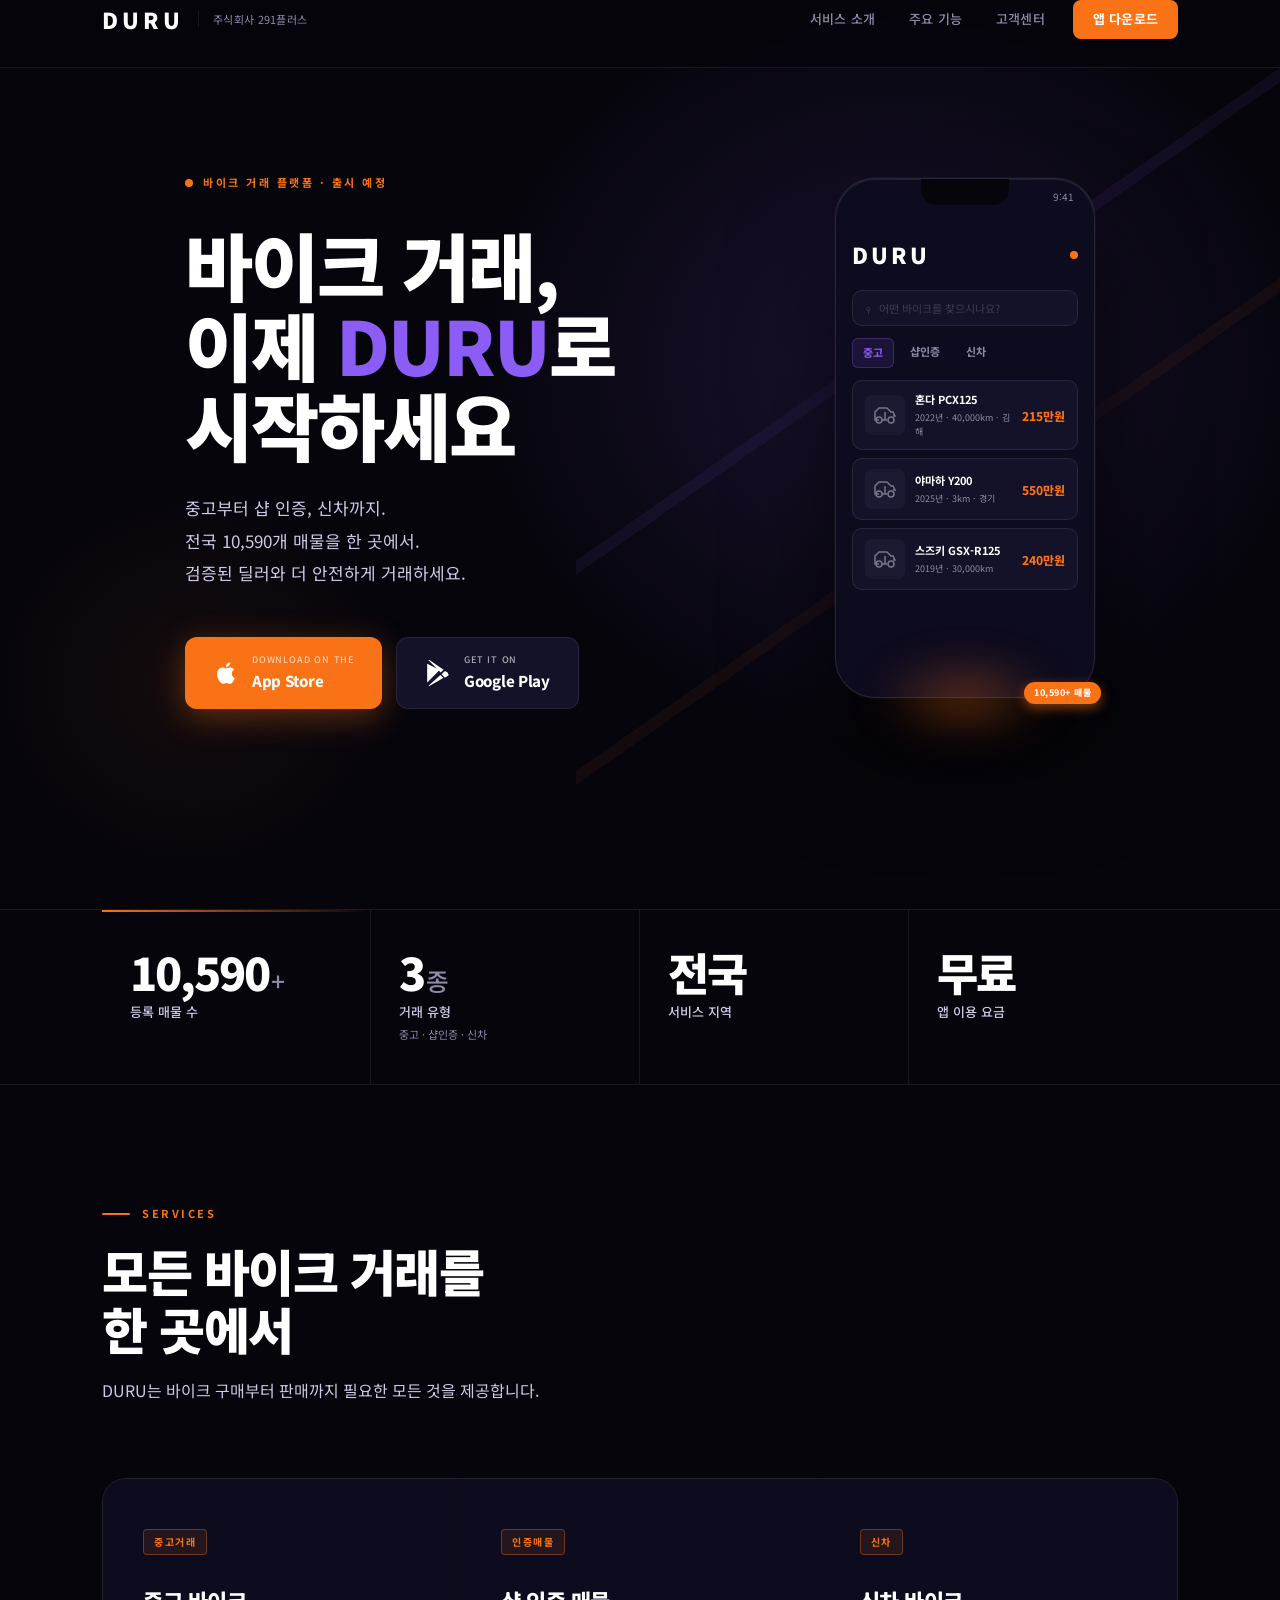
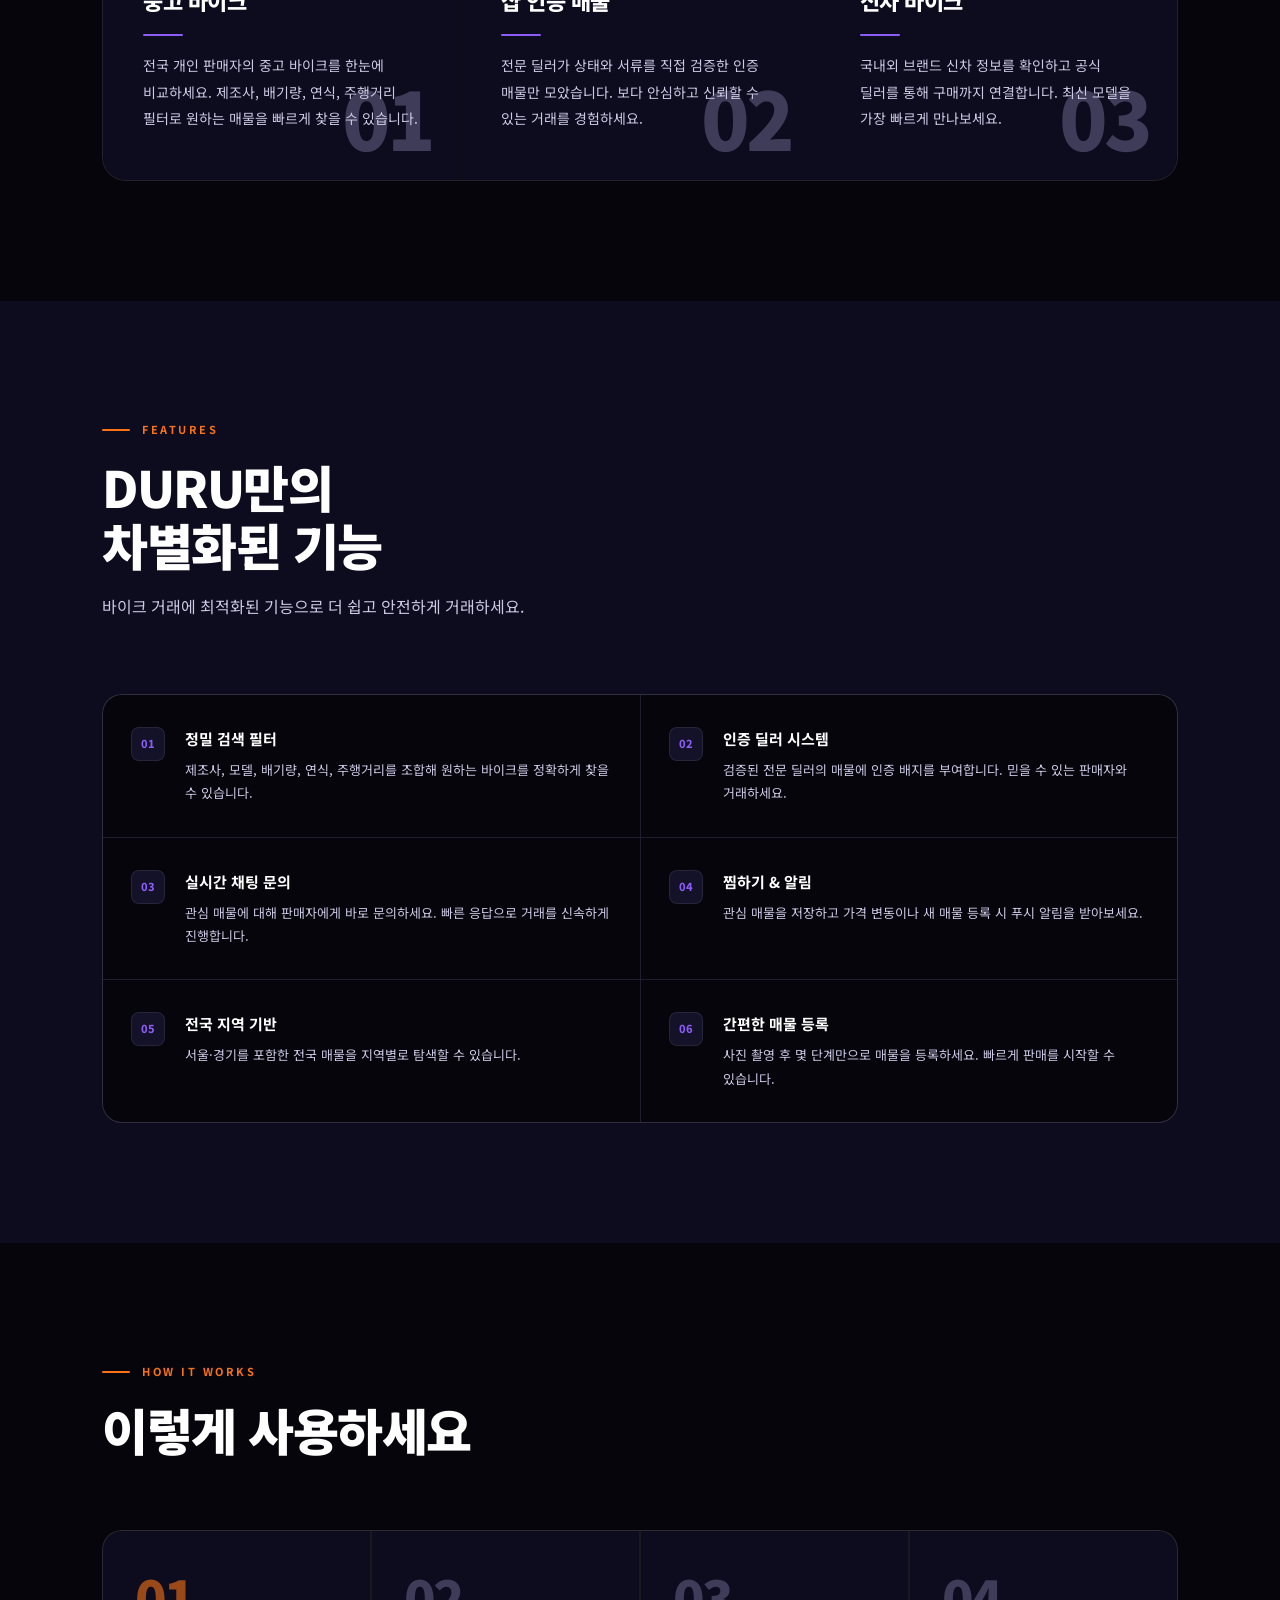
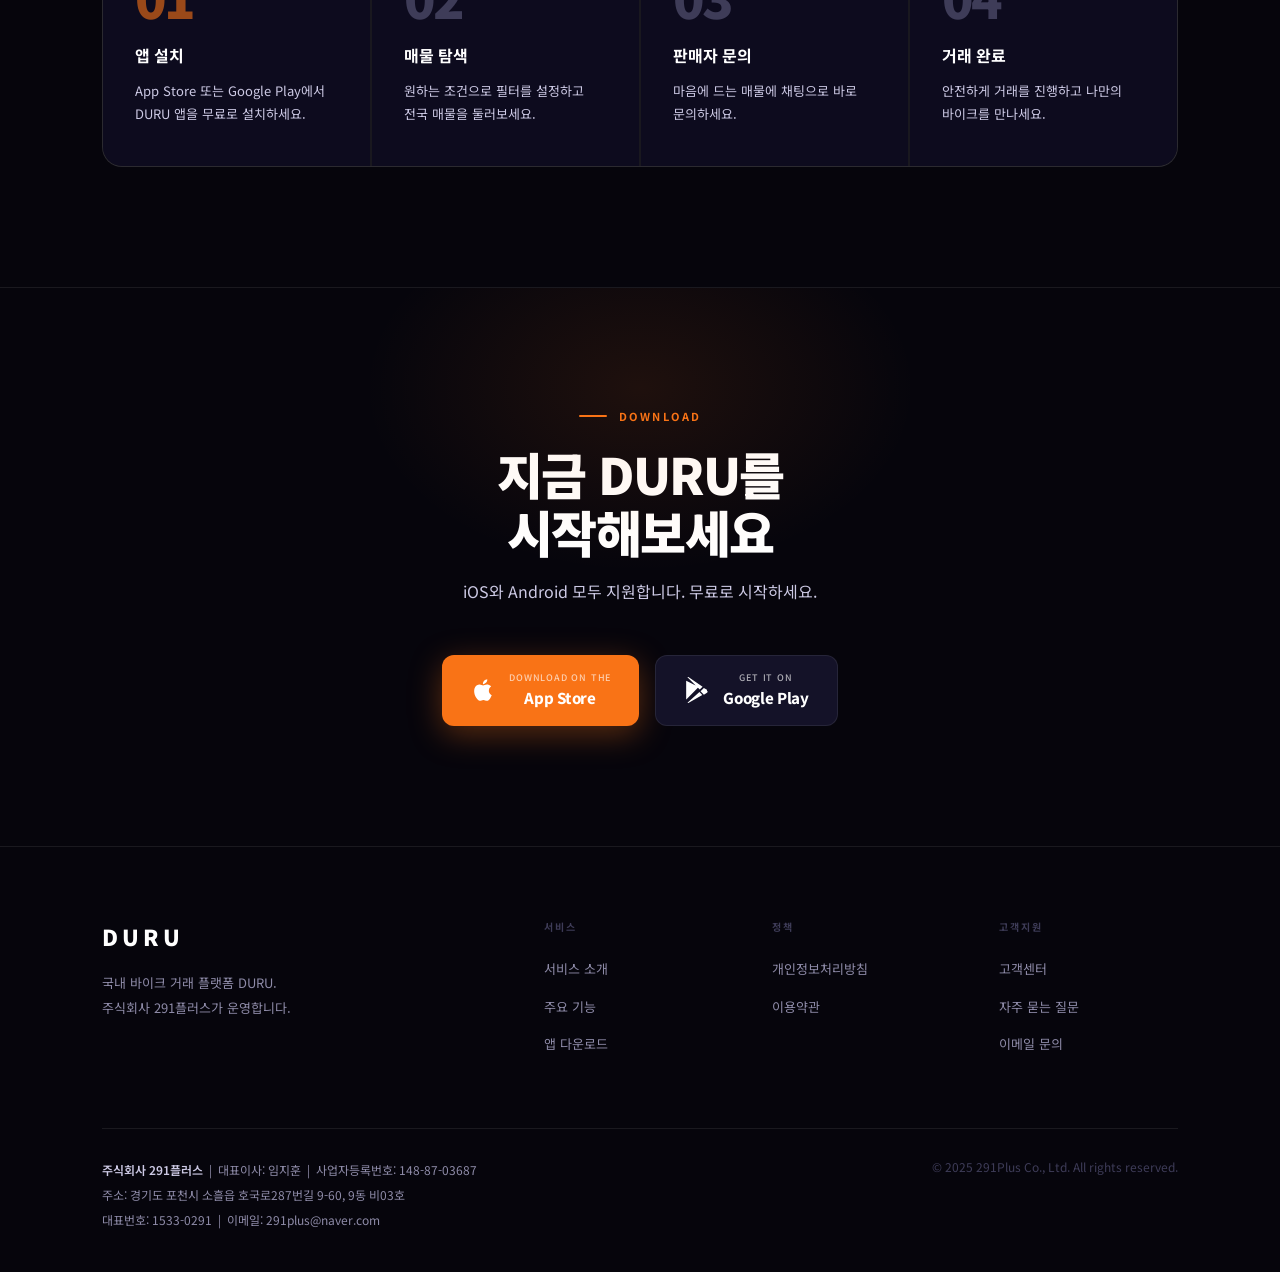
==== index.html @ 29ac557c "Initial commit: DURU 홈페이지 (주식회사 291플러스) - 메인 페이지 (index.html): 히어로, 서비스 소개, 기능, 다운로드 CTA - 개인정보처리방침 " ====
<!DOCTYPE html>
<html lang="ko">
<head>
  <meta charset="UTF-8" />
  <meta name="viewport" content="width=device-width, initial-scale=1.0" />
  <title>DURU — 바이크 거래의 새 기준 | 주식회사 291플러스</title>
  <meta name="description" content="DURU는 중고 바이크, 샵 인증 매물, 신차까지 한 곳에서 거래하는 바이크 전문 플랫폼입니다." />
  <link rel="stylesheet" href="css/style.css" />
  <link rel="preconnect" href="https://fonts.googleapis.com">
  <link href="https://fonts.googleapis.com/css2?family=Noto+Sans+KR:wght@400;500;700;900&display=swap" rel="stylesheet">
</head>
<body>

<!-- ===== HEADER ===== -->
<header>
  <div class="container">
    <div class="header-inner">
      <a href="index.html" class="logo">
        <span class="logo-mark">DURU</span>
        <span class="logo-sep"></span>
        <span class="logo-company">주식회사 291플러스</span>
      </a>
      <nav id="nav">
        <a href="#services">서비스 소개</a>
        <a href="#features">주요 기능</a>
        <a href="support.html">고객센터</a>
        <a href="#download" class="btn-header">앱 다운로드</a>
      </nav>
      <div class="hamburger" onclick="toggleMenu()">
        <span></span><span></span><span></span>
      </div>
    </div>
  </div>
</header>

<!-- ===== HERO ===== -->
<section class="hero">
  <div class="hero-bg"></div>
  <div class="container">
    <div class="hero-inner">

      <div>
        <div class="hero-kicker">
          <div class="kicker-dot"></div>
          <span class="kicker-text">바이크 거래 플랫폼 · 출시 예정</span>
        </div>
        <h1>
          바이크 거래,<br />
          이제 <span class="accent">DURU</span>로<br />
          시작하세요
        </h1>
        <p class="hero-desc">
          중고부터 샵 인증, 신차까지.<br />
          전국 10,590개 매물을 한 곳에서.<br />
          검증된 딜러와 더 안전하게 거래하세요.
        </p>
        <div class="hero-btns" id="download">
          <a href="#" class="btn-dl main">
            <svg class="dl-icon" viewBox="0 0 24 24" fill="currentColor">
              <path d="M18.71 19.5c-.83 1.24-1.71 2.45-3.05 2.47-1.34.03-1.77-.79-3.29-.79-1.53 0-2 .77-3.27.82-1.31.05-2.3-1.32-3.14-2.53C4.25 17 2.94 12.45 4.7 9.39c.87-1.52 2.43-2.48 4.12-2.51 1.28-.02 2.5.87 3.29.87.78 0 2.26-1.07 3.8-.91.65.03 2.47.26 3.64 1.98-.09.06-2.17 1.28-2.15 3.81.03 3.02 2.65 4.03 2.68 4.04-.03.07-.42 1.44-1.38 2.83M13 3.5c.73-.83 1.94-1.46 2.94-1.5.13 1.17-.34 2.35-1.04 3.19-.69.85-1.83 1.51-2.95 1.42-.15-1.15.41-2.35 1.05-3.11z"/>
            </svg>
            <span class="dl-label">
              <span>Download on the</span>
              <strong>App Store</strong>
            </span>
          </a>
          <a href="#" class="btn-dl sub">
            <svg class="dl-icon" viewBox="0 0 24 24" fill="currentColor">
              <path d="M3.18 23.76c.37.19.8.2 1.22-.05l12.5-7.13-2.67-2.7-11.05 9.88zm-1.09-20.4C2.03 3.6 2 3.88 2 4.19v15.62c0 .31.03.6.09.87l11.4-11.41L2.09 3.36zm19.1 8.37l-2.84-1.62-3.09 3.09 3.09 3.09 2.87-1.64c.82-.47.82-1.45-.03-1.92zM4.4.29C4 .04 3.55.05 3.18.24L14.5 11.56l2.67-2.67L4.4.29z"/>
            </svg>
            <span class="dl-label">
              <span>GET IT ON</span>
              <strong>Google Play</strong>
            </span>
          </a>
        </div>
      </div>

      <div class="hero-visual">
        <div class="phone-wrap">
          <div class="phone-frame">
            <div class="phone-notch"></div>
            <div class="phone-statusbar">9:41</div>
            <div class="phone-screen">
              <div class="phone-header">
                <span class="phone-appname">DURU</span>
                <div class="phone-dot"></div>
              </div>
              <div class="phone-search">
                <span class="phone-search-icon">&#9906;</span>
                <span class="phone-search-text">어떤 바이크를 찾으시나요?</span>
              </div>
              <div class="phone-tabs">
                <span class="phone-tab active">중고</span>
                <span class="phone-tab">샵인증</span>
                <span class="phone-tab">신차</span>
              </div>
              <div class="phone-cards">
                <div class="phone-card">
                  <div class="phone-card-thumb">
                    <svg viewBox="0 0 24 24" fill="none" stroke="currentColor" stroke-width="1.5">
                      <circle cx="6" cy="17" r="3"/><circle cx="18" cy="17" r="3"/>
                      <path d="M6 17H2V9l4-4h8l4 4h2l2 4h-2m-6 4H9m3-8v8"/>
                    </svg>
                  </div>
                  <div class="phone-card-info">
                    <div class="phone-card-name">혼다 PCX125</div>
                    <div class="phone-card-meta">2022년 · 40,000km · 김해</div>
                  </div>
                  <div class="phone-card-price">215만원</div>
                </div>
                <div class="phone-card">
                  <div class="phone-card-thumb">
                    <svg viewBox="0 0 24 24" fill="none" stroke="currentColor" stroke-width="1.5">
                      <circle cx="6" cy="17" r="3"/><circle cx="18" cy="17" r="3"/>
                      <path d="M6 17H2V9l4-4h8l4 4h2l2 4h-2m-6 4H9m3-8v8"/>
                    </svg>
                  </div>
                  <div class="phone-card-info">
                    <div class="phone-card-name">야마하 Y200</div>
                    <div class="phone-card-meta">2025년 · 3km · 경기</div>
                  </div>
                  <div class="phone-card-price">550만원</div>
                </div>
                <div class="phone-card">
                  <div class="phone-card-thumb">
                    <svg viewBox="0 0 24 24" fill="none" stroke="currentColor" stroke-width="1.5">
                      <circle cx="6" cy="17" r="3"/><circle cx="18" cy="17" r="3"/>
                      <path d="M6 17H2V9l4-4h8l4 4h2l2 4h-2m-6 4H9m3-8v8"/>
                    </svg>
                  </div>
                  <div class="phone-card-info">
                    <div class="phone-card-name">스즈키 GSX-R125</div>
                    <div class="phone-card-meta">2019년 · 30,000km</div>
                  </div>
                  <div class="phone-card-price">240만원</div>
                </div>
              </div>
            </div>
          </div>
          <div class="phone-glow-outer"></div>
          <div class="phone-badge">10,590+ 매물</div>
        </div>
      </div>

    </div>
  </div>
</section>

<!-- ===== STATS ===== -->
<div class="stats-bar">
  <div class="container">
    <div class="stats-inner">
      <div class="stat-cell highlight">
        <div class="stat-num">10,590<span class="unit">+</span></div>
        <div class="stat-label">등록 매물 수</div>
      </div>
      <div class="stat-cell">
        <div class="stat-num">3<span class="unit">종</span></div>
        <div class="stat-label">거래 유형</div>
        <div class="stat-sub">중고 · 샵인증 · 신차</div>
      </div>
      <div class="stat-cell">
        <div class="stat-num">전국</div>
        <div class="stat-label">서비스 지역</div>
      </div>
      <div class="stat-cell">
        <div class="stat-num">무료</div>
        <div class="stat-label">앱 이용 요금</div>
      </div>
    </div>
  </div>
</div>

<!-- ===== SERVICES ===== -->
<section id="services">
  <div class="container">
    <div class="sec-hd">
      <div class="eyebrow"><div class="eyebrow-line"></div><span class="eyebrow-text">Services</span></div>
      <h2 class="section-title">모든 바이크 거래를<br />한 곳에서</h2>
      <p class="section-desc">DURU는 바이크 구매부터 판매까지 필요한 모든 것을 제공합니다.</p>
    </div>
    <div class="services-wrap">
      <div class="svc-card">
        <div class="svc-tag">중고거래</div>
        <h3>중고 바이크</h3>
        <div class="svc-rule"></div>
        <p>전국 개인 판매자의 중고 바이크를 한눈에 비교하세요. 제조사, 배기량, 연식, 주행거리 필터로 원하는 매물을 빠르게 찾을 수 있습니다.</p>
        <div class="svc-num">01</div>
      </div>
      <div class="svc-card">
        <div class="svc-tag">인증매물</div>
        <h3>샵 인증 매물</h3>
        <div class="svc-rule"></div>
        <p>전문 딜러가 상태와 서류를 직접 검증한 인증 매물만 모았습니다. 보다 안심하고 신뢰할 수 있는 거래를 경험하세요.</p>
        <div class="svc-num">02</div>
      </div>
      <div class="svc-card">
        <div class="svc-tag">신차</div>
        <h3>신차 바이크</h3>
        <div class="svc-rule"></div>
        <p>국내외 브랜드 신차 정보를 확인하고 공식 딜러를 통해 구매까지 연결합니다. 최신 모델을 가장 빠르게 만나보세요.</p>
        <div class="svc-num">03</div>
      </div>
    </div>
  </div>
</section>

<!-- ===== FEATURES ===== -->
<section id="features" class="features">
  <div class="container">
    <div class="sec-hd">
      <div class="eyebrow"><div class="eyebrow-line"></div><span class="eyebrow-text">Features</span></div>
      <h2 class="section-title">DURU만의<br />차별화된 기능</h2>
      <p class="section-desc">바이크 거래에 최적화된 기능으로 더 쉽고 안전하게 거래하세요.</p>
    </div>
    <div class="feat-grid">
      <div class="feat-item">
        <div class="feat-no">01</div>
        <div>
          <h3>정밀 검색 필터</h3>
          <p>제조사, 모델, 배기량, 연식, 주행거리를 조합해 원하는 바이크를 정확하게 찾을 수 있습니다.</p>
        </div>
      </div>
      <div class="feat-item">
        <div class="feat-no">02</div>
        <div>
          <h3>인증 딜러 시스템</h3>
          <p>검증된 전문 딜러의 매물에 인증 배지를 부여합니다. 믿을 수 있는 판매자와 거래하세요.</p>
        </div>
      </div>
      <div class="feat-item">
        <div class="feat-no">03</div>
        <div>
          <h3>실시간 채팅 문의</h3>
          <p>관심 매물에 대해 판매자에게 바로 문의하세요. 빠른 응답으로 거래를 신속하게 진행합니다.</p>
        </div>
      </div>
      <div class="feat-item">
        <div class="feat-no">04</div>
        <div>
          <h3>찜하기 &amp; 알림</h3>
          <p>관심 매물을 저장하고 가격 변동이나 새 매물 등록 시 푸시 알림을 받아보세요.</p>
        </div>
      </div>
      <div class="feat-item">
        <div class="feat-no">05</div>
        <div>
          <h3>전국 지역 기반</h3>
          <p>서울·경기를 포함한 전국 매물을 지역별로 탐색할 수 있습니다.</p>
        </div>
      </div>
      <div class="feat-item">
        <div class="feat-no">06</div>
        <div>
          <h3>간편한 매물 등록</h3>
          <p>사진 촬영 후 몇 단계만으로 매물을 등록하세요. 빠르게 판매를 시작할 수 있습니다.</p>
        </div>
      </div>
    </div>
  </div>
</section>

<!-- ===== HOW IT WORKS ===== -->
<section>
  <div class="container">
    <div class="sec-hd">
      <div class="eyebrow"><div class="eyebrow-line"></div><span class="eyebrow-text">How it works</span></div>
      <h2 class="section-title">이렇게 사용하세요</h2>
    </div>
    <div class="steps-row">
      <div class="step-item">
        <div class="step-no">01</div>
        <h3>앱 설치</h3>
        <p>App Store 또는 Google Play에서 DURU 앱을 무료로 설치하세요.</p>
      </div>
      <div class="step-item">
        <div class="step-no">02</div>
        <h3>매물 탐색</h3>
        <p>원하는 조건으로 필터를 설정하고 전국 매물을 둘러보세요.</p>
      </div>
      <div class="step-item">
        <div class="step-no">03</div>
        <h3>판매자 문의</h3>
        <p>마음에 드는 매물에 채팅으로 바로 문의하세요.</p>
      </div>
      <div class="step-item">
        <div class="step-no">04</div>
        <h3>거래 완료</h3>
        <p>안전하게 거래를 진행하고 나만의 바이크를 만나세요.</p>
      </div>
    </div>
  </div>
</section>

<!-- ===== DOWNLOAD CTA ===== -->
<section class="dl-section">
  <div class="dl-glow"></div>
  <div class="container">
    <div class="eyebrow" style="justify-content:center;"><div class="eyebrow-line"></div><span class="eyebrow-text">Download</span></div>
    <h2 class="section-title" style="text-align:center; margin-top:16px;">지금 DURU를<br />시작해보세요</h2>
    <p class="section-desc" style="text-align:center; margin:16px auto 48px;">iOS와 Android 모두 지원합니다. 무료로 시작하세요.</p>
    <div class="dl-btns">
      <a href="#" class="btn-dl main">
        <svg class="dl-icon" viewBox="0 0 24 24" fill="currentColor">
          <path d="M18.71 19.5c-.83 1.24-1.71 2.45-3.05 2.47-1.34.03-1.77-.79-3.29-.79-1.53 0-2 .77-3.27.82-1.31.05-2.3-1.32-3.14-2.53C4.25 17 2.94 12.45 4.7 9.39c.87-1.52 2.43-2.48 4.12-2.51 1.28-.02 2.5.87 3.29.87.78 0 2.26-1.07 3.8-.91.65.03 2.47.26 3.64 1.98-.09.06-2.17 1.28-2.15 3.81.03 3.02 2.65 4.03 2.68 4.04-.03.07-.42 1.44-1.38 2.83M13 3.5c.73-.83 1.94-1.46 2.94-1.5.13 1.17-.34 2.35-1.04 3.19-.69.85-1.83 1.51-2.95 1.42-.15-1.15.41-2.35 1.05-3.11z"/>
        </svg>
        <span class="dl-label">
          <span>Download on the</span>
          <strong>App Store</strong>
        </span>
      </a>
      <a href="#" class="btn-dl sub">
        <svg class="dl-icon" viewBox="0 0 24 24" fill="currentColor">
          <path d="M3.18 23.76c.37.19.8.2 1.22-.05l12.5-7.13-2.67-2.7-11.05 9.88zm-1.09-20.4C2.03 3.6 2 3.88 2 4.19v15.62c0 .31.03.6.09.87l11.4-11.41L2.09 3.36zm19.1 8.37l-2.84-1.62-3.09 3.09 3.09 3.09 2.87-1.64c.82-.47.82-1.45-.03-1.92zM4.4.29C4 .04 3.55.05 3.18.24L14.5 11.56l2.67-2.67L4.4.29z"/>
        </svg>
        <span class="dl-label">
          <span>GET IT ON</span>
          <strong>Google Play</strong>
        </span>
      </a>
    </div>
  </div>
</section>

<!-- ===== FOOTER ===== -->
<footer>
  <div class="container">
    <div class="foot-top">
      <div>
        <div class="foot-brand">DURU</div>
        <p class="foot-desc">국내 바이크 거래 플랫폼 DURU.<br />주식회사 291플러스가 운영합니다.</p>
      </div>
      <div class="foot-col">
        <h4>서비스</h4>
        <ul>
          <li><a href="#services">서비스 소개</a></li>
          <li><a href="#features">주요 기능</a></li>
          <li><a href="#download">앱 다운로드</a></li>
        </ul>
      </div>
      <div class="foot-col">
        <h4>정책</h4>
        <ul>
          <li><a href="privacy.html">개인정보처리방침</a></li>
          <li><a href="terms.html">이용약관</a></li>
        </ul>
      </div>
      <div class="foot-col">
        <h4>고객지원</h4>
        <ul>
          <li><a href="support.html">고객센터</a></li>
          <li><a href="support.html">자주 묻는 질문</a></li>
          <li><a href="mailto:291plus@naver.com">이메일 문의</a></li>
        </ul>
      </div>
    </div>
    <div class="foot-bottom">
      <div class="foot-info">
        <strong>주식회사 291플러스</strong> &nbsp;|&nbsp; 대표이사: 임지훈 &nbsp;|&nbsp; 사업자등록번호: 148-87-03687<br />
        주소: 경기도 포천시 소흘읍 호국로287번길 9-60, 9동 비03호<br />
        대표번호: 1533-0291 &nbsp;|&nbsp; 이메일: 291plus@naver.com
      </div>
      <div class="foot-copy">© 2025 291Plus Co., Ltd. All rights reserved.</div>
    </div>
  </div>
</footer>

<script>
  function toggleMenu() {
    document.getElementById('nav').classList.toggle('open');
  }
  document.querySelectorAll('a[href^="#"]').forEach(a => {
    a.addEventListener('click', e => {
      const id = a.getAttribute('href').slice(1);
      if (!id) return;
      const el = document.getElementById(id);
      if (el) { e.preventDefault(); el.scrollIntoView({ behavior: 'smooth', block: 'start' }); }
    });
  });
</script>
</body>
</html>
---- css/style.css ----
/* ===== RESET ===== */
*, *::before, *::after { box-sizing: border-box; margin: 0; padding: 0; }

:root {
  --bg:          #06050C;
  --bg-2:        #0D0B1E;
  --bg-3:        #141228;
  --bg-4:        #1C1932;

  --purple:      #8B5CF6;
  --purple-lo:   rgba(139, 92, 246, 0.12);
  --purple-line: rgba(139, 92, 246, 0.28);

  --orange:      #F97316;
  --orange-lo:   rgba(249, 115, 22, 0.10);
  --orange-line: rgba(249, 115, 22, 0.35);

  /* TEXT — 높은 명도로 가시성 확보 */
  --t1:  #FFFFFF;
  --t2:  #CCC9E4;   /* body text  ≈ 9:1 contrast */
  --t3:  #8E8BA8;   /* secondary  ≈ 5:1 contrast */
  --t4:  #3E3C58;   /* decorative */

  --line:  rgba(255,255,255,0.08);
  --line2: rgba(255,255,255,0.04);
}

html { scroll-behavior: smooth; }

body {
  font-family: 'Noto Sans KR', 'Apple SD Gothic Neo', 'Malgun Gothic', sans-serif;
  background: var(--bg);
  color: var(--t1);
  line-height: 1.6;
  -webkit-font-smoothing: antialiased;
}

a { color: inherit; text-decoration: none; }
.container { max-width: 1140px; margin: 0 auto; padding: 0 32px; }

/* ====================================
   HEADER
==================================== */
header {
  position: fixed; top: 0; left: 0; right: 0; z-index: 100;
  height: 68px;
  background: rgba(6,5,12,0.88);
  backdrop-filter: blur(20px);
  -webkit-backdrop-filter: blur(20px);
  border-bottom: 1px solid var(--line);
}

.header-inner {
  display: flex; align-items: center;
  justify-content: space-between; height: 100%;
}

.logo { display: flex; align-items: center; gap: 14px; }

.logo-mark {
  font-size: 22px; font-weight: 900;
  color: var(--t1); letter-spacing: 4px;
}

.logo-sep { width: 1px; height: 16px; background: var(--line); }

.logo-company { font-size: 11px; color: var(--t3); font-weight: 400; letter-spacing: 0.3px; }

nav { display: flex; gap: 2px; align-items: center; }

nav a {
  font-size: 13px; font-weight: 500; color: var(--t3);
  padding: 8px 16px; border-radius: 6px;
  transition: color 0.2s; letter-spacing: 0.2px;
}
nav a:hover { color: var(--t1); }

.btn-header {
  background: var(--orange); color: #fff !important;
  font-weight: 700 !important; font-size: 13px !important;
  padding: 9px 20px !important; border-radius: 8px !important;
  margin-left: 10px;
  transition: opacity 0.2s !important;
}
.btn-header:hover { opacity: 0.85 !important; }

.hamburger {
  display: none; flex-direction: column;
  gap: 5px; cursor: pointer; padding: 6px;
}
.hamburger span { width: 22px; height: 1.5px; background: var(--t1); border-radius: 2px; }

/* ====================================
   HERO
==================================== */
.hero {
  min-height: 100vh;
  display: flex; align-items: center;
  position: relative; overflow: hidden;
  padding-top: 68px;
}

/* 대각선 에너지 라인 — 바이크 감성 */
.hero::after {
  content: '';
  position: absolute;
  top: 0; right: 0;
  width: 55%;
  height: 100%;
  background:
    linear-gradient(145deg,
      transparent 40%,
      rgba(139,92,246,0.07) 40%,
      rgba(139,92,246,0.07) 41%,
      transparent 41%),
    linear-gradient(145deg,
      transparent 55%,
      rgba(249,115,22,0.05) 55%,
      rgba(249,115,22,0.05) 56%,
      transparent 56%);
  pointer-events: none;
}

.hero-bg {
  position: absolute; inset: 0;
  background:
    radial-gradient(ellipse 55% 70% at 70% 40%, rgba(139,92,246,0.16) 0%, transparent 60%),
    radial-gradient(ellipse 30% 40% at 15% 75%, rgba(249,115,22,0.06) 0%, transparent 55%);
}

.hero-inner {
  position: relative; z-index: 2;
  display: grid; grid-template-columns: 1fr 420px;
  gap: 60px; align-items: center;
  padding: 100px 0 80px;
}

.hero-kicker {
  display: inline-flex; align-items: center; gap: 10px;
  margin-bottom: 32px;
}
.kicker-dot {
  width: 8px; height: 8px; border-radius: 50%;
  background: var(--orange);
}
.kicker-text {
  font-size: 11px; font-weight: 700;
  letter-spacing: 2.5px; text-transform: uppercase;
  color: var(--orange);
}

.hero h1 {
  font-size: clamp(46px, 5.8vw, 76px);
  font-weight: 900; line-height: 1.08;
  letter-spacing: -2px; margin-bottom: 28px;
  word-break: keep-all; color: var(--t1);
}

.hero h1 .accent { color: var(--purple); }

.hero-desc {
  font-size: 17px; color: var(--t2);
  line-height: 1.9; margin-bottom: 48px;
  max-width: 440px; word-break: keep-all;
}

.hero-btns { display: flex; gap: 14px; flex-wrap: wrap; }

/* Store buttons */
.btn-dl {
  display: inline-flex; align-items: center; gap: 13px;
  padding: 15px 28px; border-radius: 12px;
  min-width: 175px; transition: all 0.25s;
}
.btn-dl.main {
  background: var(--orange); color: #fff;
  box-shadow: 0 8px 32px rgba(249,115,22,0.35);
}
.btn-dl.main:hover {
  background: #EA6C0E;
  box-shadow: 0 12px 40px rgba(249,115,22,0.5);
  transform: translateY(-2px);
}
.btn-dl.sub {
  background: var(--bg-3); color: var(--t1);
  border: 1px solid var(--line);
}
.btn-dl.sub:hover {
  background: var(--bg-4); border-color: rgba(255,255,255,0.15);
  transform: translateY(-2px);
}
.dl-icon { width: 26px; height: 26px; flex-shrink: 0; }
.dl-label { display: flex; flex-direction: column; }
.dl-label span { font-size: 9px; font-weight: 500; letter-spacing: 0.8px; opacity: 0.65; text-transform: uppercase; }
.dl-label strong { font-size: 15px; font-weight: 800; letter-spacing: -0.3px; margin-top: 1px; }

/* ---- Phone Frame ---- */
.hero-visual { display: flex; justify-content: flex-end; align-items: center; }

.phone-wrap { position: relative; }

/* 오렌지 글로우 - 바이크 배기구 열기 느낌 */
.phone-glow-outer {
  position: absolute;
  bottom: -40px; left: 50%; transform: translateX(-50%);
  width: 180px; height: 80px;
  background: radial-gradient(ellipse, rgba(249,115,22,0.4) 0%, transparent 70%);
  filter: blur(20px);
}

.phone-frame {
  width: 260px; height: 520px;
  background: var(--bg-2);
  border-radius: 40px;
  border: 1px solid rgba(255,255,255,0.1);
  position: relative; overflow: hidden;
  box-shadow:
    0 60px 100px rgba(0,0,0,0.7),
    0 0 0 1px rgba(255,255,255,0.04),
    inset 0 1px 0 rgba(255,255,255,0.08);
}

.phone-notch {
  position: absolute; top: 0; left: 50%;
  transform: translateX(-50%);
  width: 88px; height: 26px;
  background: var(--bg); border-radius: 0 0 16px 16px; z-index: 10;
}

.phone-statusbar {
  position: absolute; top: 10px; left: 20px; right: 20px;
  display: flex; justify-content: flex-end;
  font-size: 10px; color: var(--t3); z-index: 5;
}

.phone-screen {
  position: absolute;
  top: 48px; left: 16px; right: 16px; bottom: 24px;
  display: flex; flex-direction: column; gap: 12px;
}

.phone-header {
  display: flex; justify-content: space-between; align-items: center;
  padding: 10px 0 6px;
}
.phone-appname {
  font-size: 22px; font-weight: 900;
  color: var(--t1); letter-spacing: 3px;
}
.phone-dot {
  width: 8px; height: 8px; border-radius: 50%;
  background: var(--orange);
}

.phone-search {
  height: 36px;
  background: var(--bg-3);
  border-radius: 10px;
  border: 1px solid var(--line);
  display: flex; align-items: center;
  padding: 0 12px; gap: 8px;
}
.phone-search-icon { color: var(--t4); font-size: 12px; }
.phone-search-text { font-size: 11px; color: var(--t4); }

.phone-tabs {
  display: flex; gap: 6px;
}
.phone-tab {
  font-size: 11px; font-weight: 700;
  padding: 5px 10px; border-radius: 6px;
  color: var(--t3);
}
.phone-tab.active {
  background: var(--purple-lo);
  color: var(--purple); border: 1px solid var(--purple-line);
}

.phone-cards { display: flex; flex-direction: column; gap: 8px; flex: 1; overflow: hidden; }

.phone-card {
  background: var(--bg-3);
  border-radius: 10px; border: 1px solid var(--line);
  padding: 10px 12px;
  display: flex; gap: 10px; align-items: center;
}
.phone-card-thumb {
  width: 40px; height: 40px; border-radius: 7px;
  background: var(--bg-4);
  display: flex; align-items: center; justify-content: center;
  flex-shrink: 0;
}
.phone-card-thumb svg { width: 24px; height: 24px; opacity: 0.4; }
.phone-card-info { flex: 1; }
.phone-card-name { font-size: 11px; font-weight: 700; color: var(--t1); margin-bottom: 2px; }
.phone-card-meta { font-size: 9px; color: var(--t3); }
.phone-card-price { font-size: 12px; font-weight: 800; color: var(--orange); }

.phone-badge {
  position: absolute; bottom: -6px; right: -6px;
  background: var(--orange); color: #fff;
  font-size: 9px; font-weight: 800; letter-spacing: 0.5px;
  padding: 4px 10px; border-radius: 20px;
  box-shadow: 0 4px 12px rgba(249,115,22,0.5);
}

/* ====================================
   STATS BAR
==================================== */
.stats-bar {
  border-top: 1px solid var(--line);
  border-bottom: 1px solid var(--line);
}

.stats-inner {
  display: grid; grid-template-columns: repeat(4, 1fr);
}

.stat-cell {
  padding: 40px 28px;
  border-right: 1px solid var(--line);
  position: relative;
}
.stat-cell:last-child { border-right: none; }

.stat-num {
  font-size: clamp(32px, 3.5vw, 48px);
  font-weight: 900; letter-spacing: -2px;
  color: var(--t1); line-height: 1; margin-bottom: 8px;
}
.stat-num .unit { font-size: 0.55em; font-weight: 500; color: var(--t3); letter-spacing: 0; margin-left: 2px; }
.stat-label { font-size: 13px; color: var(--t2); font-weight: 500; }
.stat-sub { font-size: 11px; color: var(--t3); margin-top: 3px; }

/* 오렌지 어센트 라인 */
.stat-cell.highlight::before {
  content: '';
  position: absolute; top: 0; left: 0; right: 0; height: 2px;
  background: linear-gradient(90deg, var(--orange), transparent);
}

/* ====================================
   SECTIONS BASE
==================================== */
section { padding: 120px 0; }

.eyebrow {
  display: flex; align-items: center; gap: 12px; margin-bottom: 20px;
}
.eyebrow-line { width: 28px; height: 2px; background: var(--orange); border-radius: 2px; }
.eyebrow-text {
  font-size: 11px; font-weight: 700;
  letter-spacing: 2.5px; text-transform: uppercase; color: var(--orange);
}

.section-title {
  font-size: clamp(32px, 4vw, 50px);
  font-weight: 900; letter-spacing: -1.5px;
  line-height: 1.15; margin-bottom: 18px;
  color: var(--t1); word-break: keep-all;
}

.section-desc {
  font-size: 16px; color: var(--t2);
  max-width: 500px; line-height: 1.9; word-break: keep-all;
}

.sec-hd { margin-bottom: 72px; }

/* ====================================
   SERVICES
==================================== */
.services-wrap {
  display: grid; grid-template-columns: repeat(3, 1fr);
  border: 1px solid var(--line); border-radius: 24px; overflow: hidden;
  background: var(--line2);
  gap: 1px;
}

.svc-card {
  background: var(--bg-2);
  padding: 48px 40px;
  position: relative; overflow: hidden;
  transition: background 0.3s;
}
.svc-card:hover { background: var(--bg-3); }

.svc-card::after {
  content: '';
  position: absolute; bottom: 0; left: 0; right: 0; height: 1px;
  background: linear-gradient(90deg, var(--purple-line), transparent);
  transform: scaleX(0); transform-origin: left;
  transition: transform 0.4s;
}
.svc-card:hover::after { transform: scaleX(1); }

.svc-tag {
  display: inline-flex; align-items: center; gap: 6px;
  background: var(--orange-lo);
  border: 1px solid var(--orange-line);
  color: var(--orange); font-size: 10px; font-weight: 700;
  letter-spacing: 1.5px; text-transform: uppercase;
  padding: 4px 10px; border-radius: 4px; margin-bottom: 28px;
}

.svc-card h3 {
  font-size: 22px; font-weight: 800;
  letter-spacing: -0.5px; margin-bottom: 6px; color: var(--t1);
}

.svc-rule {
  width: 40px; height: 2px;
  background: var(--purple); border-radius: 2px;
  margin: 16px 0; transition: width 0.3s;
}
.svc-card:hover .svc-rule { width: 64px; }

.svc-card p { font-size: 14px; color: var(--t2); line-height: 1.9; word-break: keep-all; }

.svc-tag, .svc-card h3, .svc-rule, .svc-card p {
  position: relative;
  z-index: 1;
}

.svc-num {
  position: absolute; bottom: 24px; right: 28px;
  font-size: 80px; font-weight: 900;
  color: var(--t4); letter-spacing: -4px; line-height: 1;
  pointer-events: none; user-select: none;
  z-index: 0;
}

/* ====================================
   FEATURES
==================================== */
.features { background: var(--bg-2); }

.feat-grid {
  display: grid; grid-template-columns: 1fr 1fr;
  gap: 1px; background: var(--line);
  border: 1px solid var(--line); border-radius: 20px; overflow: hidden;
}

.feat-item {
  display: flex; gap: 20px; align-items: flex-start;
  padding: 32px 28px;
  background: var(--bg);
  transition: background 0.2s;
}
.feat-item:hover { background: var(--bg-3); }

.feat-no {
  width: 34px; height: 34px; min-width: 34px;
  background: var(--bg-3); border: 1px solid var(--line);
  border-radius: 8px; display: flex; align-items: center;
  justify-content: center; font-size: 11px; font-weight: 800;
  color: var(--purple); letter-spacing: 0;
}

.feat-item h3 { font-size: 15px; font-weight: 700; margin-bottom: 7px; color: var(--t1); }
.feat-item p { font-size: 13px; color: var(--t2); line-height: 1.8; word-break: keep-all; }

/* ====================================
   HOW IT WORKS
==================================== */
.steps-row {
  display: grid; grid-template-columns: repeat(4, 1fr);
  gap: 2px; background: var(--line);
  border: 1px solid var(--line); border-radius: 20px; overflow: hidden;
}

.step-item {
  background: var(--bg-2); padding: 40px 32px;
  position: relative; transition: background 0.2s;
}
.step-item:hover { background: var(--bg-3); }

.step-no {
  font-size: 52px; font-weight: 900;
  color: var(--t4); letter-spacing: -3px; line-height: 1;
  margin-bottom: 20px;
}
/* 활성 스텝은 오렌지 */
.step-item:nth-child(1) .step-no { color: var(--orange); opacity: 0.6; }

.step-item h3 { font-size: 16px; font-weight: 700; margin-bottom: 10px; color: var(--t1); }
.step-item p { font-size: 13px; color: var(--t2); line-height: 1.8; word-break: keep-all; }

/* ====================================
   DOWNLOAD CTA
==================================== */
.dl-section {
  position: relative; overflow: hidden;
  border-top: 1px solid var(--line);
  padding: 120px 0;
  text-align: center;
}

.dl-glow {
  position: absolute; top: -100px; left: 50%; transform: translateX(-50%);
  width: 600px; height: 400px;
  background: radial-gradient(ellipse, rgba(249,115,22,0.1) 0%, transparent 65%);
  pointer-events: none;
}

.dl-section .eyebrow { justify-content: center; }
.dl-section .section-title { margin: 0 auto 16px; }
.dl-section .section-desc { margin: 0 auto 48px; text-align: center; }
.dl-btns { display: flex; gap: 16px; justify-content: center; flex-wrap: wrap; position: relative; z-index: 1; }

/* ====================================
   FOOTER
==================================== */
footer {
  background: var(--bg); border-top: 1px solid var(--line);
  padding: 72px 0 40px;
}

.foot-top {
  display: grid; grid-template-columns: 2.2fr 1fr 1fr 1fr;
  gap: 48px; margin-bottom: 60px;
}

.foot-brand { font-size: 22px; font-weight: 900; letter-spacing: 4px; color: var(--t1); margin-bottom: 16px; }
.foot-desc { font-size: 13px; color: var(--t3); line-height: 1.95; }

.foot-col h4 {
  font-size: 10px; font-weight: 700; text-transform: uppercase;
  letter-spacing: 2px; color: var(--t4); margin-bottom: 20px;
}
.foot-col ul { list-style: none; }
.foot-col ul li { margin-bottom: 12px; }
.foot-col ul li a { font-size: 13px; color: var(--t3); transition: color 0.2s; }
.foot-col ul li a:hover { color: var(--t1); }

.foot-bottom {
  border-top: 1px solid var(--line); padding-top: 28px;
  display: flex; justify-content: space-between;
  align-items: flex-start; flex-wrap: wrap; gap: 16px;
}
.foot-info { font-size: 12px; color: var(--t3); line-height: 2.1; }
.foot-info strong { color: var(--t2); font-weight: 600; }
.foot-copy { font-size: 12px; color: var(--t4); }

/* ====================================
   INNER PAGES
==================================== */
.page-hero {
  padding: 150px 0 80px;
  border-bottom: 1px solid var(--line); margin-bottom: 80px;
}
.page-hero .eyebrow { margin-bottom: 16px; }
.page-hero h1 {
  font-size: clamp(36px, 5vw, 56px); font-weight: 900;
  letter-spacing: -1.5px; margin-bottom: 10px; color: var(--t1);
}
.page-hero p { font-size: 14px; color: var(--t3); letter-spacing: 0.3px; }

.doc-content { max-width: 720px; margin: 0 auto; padding-bottom: 120px; }

.doc-content h2 {
  font-size: 17px; font-weight: 700; margin: 52px 0 16px;
  padding-bottom: 12px; border-bottom: 1px solid var(--line);
  color: var(--t1); letter-spacing: -0.3px;
}
.doc-content h3 { font-size: 14px; font-weight: 700; margin: 24px 0 8px; color: var(--t1); }
.doc-content p { font-size: 14px; color: var(--t2); line-height: 1.95; margin-bottom: 14px; word-break: keep-all; }
.doc-content ul, .doc-content ol { margin: 10px 0 20px 18px; }
.doc-content li { font-size: 14px; color: var(--t2); line-height: 1.9; margin-bottom: 6px; }
.doc-content .date-tag {
  display: inline-block; font-size: 11px; color: var(--t3);
  border: 1px solid var(--line); padding: 5px 14px;
  border-radius: 6px; margin-bottom: 44px; letter-spacing: 0.5px;
}

/* SUPPORT */
.faq-list { max-width: 720px; margin: 0 auto 80px; }
.faq-item { border-bottom: 1px solid var(--line); }

.faq-q {
  width: 100%; background: transparent; border: none;
  color: var(--t1); text-align: left; padding: 22px 0;
  font-size: 15px; font-weight: 600; cursor: pointer;
  display: flex; justify-content: space-between;
  align-items: center; gap: 20px;
  transition: color 0.2s; font-family: inherit;
  letter-spacing: -0.2px; word-break: keep-all;
}
.faq-q:hover { color: var(--orange); }

.faq-arrow { font-size: 14px; color: var(--t4); transition: transform 0.3s, color 0.2s; flex-shrink: 0; }
.faq-item.open .faq-arrow { transform: rotate(180deg); color: var(--orange); }

.faq-a {
  max-height: 0; overflow: hidden;
  transition: max-height 0.35s ease, padding 0.3s;
  font-size: 14px; color: var(--t2); line-height: 1.9;
}
.faq-item.open .faq-a { max-height: 320px; padding: 0 0 24px; }

.contact-card {
  max-width: 720px; margin: 0 auto;
  border: 1px solid var(--line); border-radius: 20px; padding: 52px;
  text-align: center; background: var(--bg-2);
}
.contact-card h3 { font-size: 22px; font-weight: 800; letter-spacing: -0.5px; margin-bottom: 12px; color: var(--t1); }
.contact-card p { font-size: 14px; color: var(--t2); margin-bottom: 32px; line-height: 1.8; }
.contact-email {
  display: inline-flex; align-items: center; gap: 10px;
  border: 1px solid var(--orange-line); color: var(--orange);
  padding: 14px 28px; border-radius: 10px;
  font-size: 15px; font-weight: 700; transition: all 0.2s;
}
.contact-email:hover { background: var(--orange-lo); transform: translateY(-2px); }
.resp-time { margin-top: 14px; font-size: 12px; color: var(--t4); }

/* ====================================
   RESPONSIVE
==================================== */
@media (max-width: 980px) {
  .hero-inner { grid-template-columns: 1fr; gap: 60px; text-align: center; padding: 80px 0; }
  .hero-btns { justify-content: center; }
  .hero-visual { justify-content: center; order: -1; }
  .phone-frame { width: 220px; height: 440px; }
  .stats-inner { grid-template-columns: repeat(2, 1fr); }
  .stat-cell { border-bottom: 1px solid var(--line); }
  .stat-cell:nth-child(n+3) { border-top: none; }
  .services-wrap { grid-template-columns: 1fr; }
  .feat-grid { grid-template-columns: 1fr; }
  .steps-row { grid-template-columns: repeat(2, 1fr); }
  .foot-top { grid-template-columns: 1fr 1fr; gap: 32px; }
  nav { display: none; }
  nav.open {
    display: flex; flex-direction: column;
    position: fixed; top: 68px; left: 0; right: 0;
    background: var(--bg-2); border-bottom: 1px solid var(--line);
    padding: 20px 32px; gap: 2px;
  }
  nav.open a { padding: 12px 8px; }
  .hamburger { display: flex; }
}

@media (max-width: 600px) {
  .container { padding: 0 20px; }
  section { padding: 80px 0; }
  .stats-inner { grid-template-columns: repeat(2, 1fr); }
  .steps-row { grid-template-columns: 1fr; }
  .foot-top { grid-template-columns: 1fr; }
  .foot-bottom { flex-direction: column; }
  .contact-card { padding: 32px 20px; }
  .svc-num { display: none; }
}
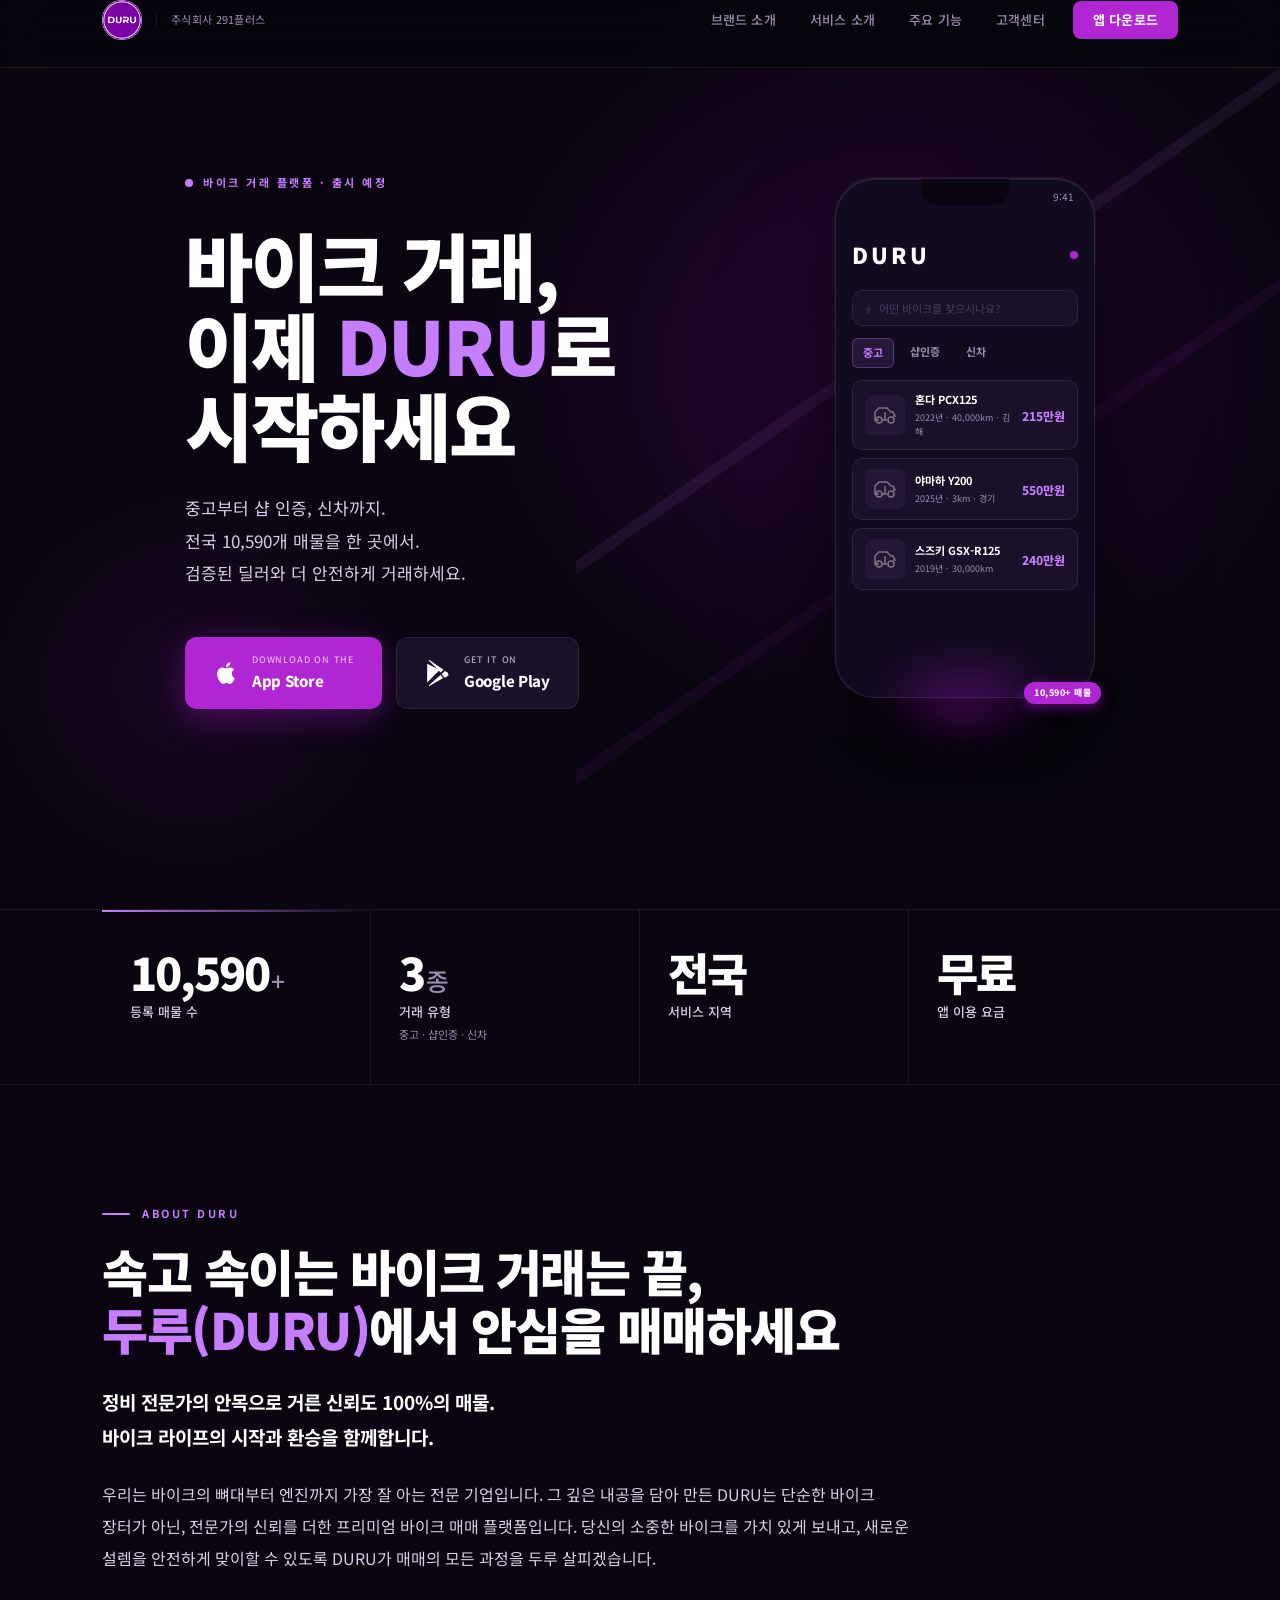
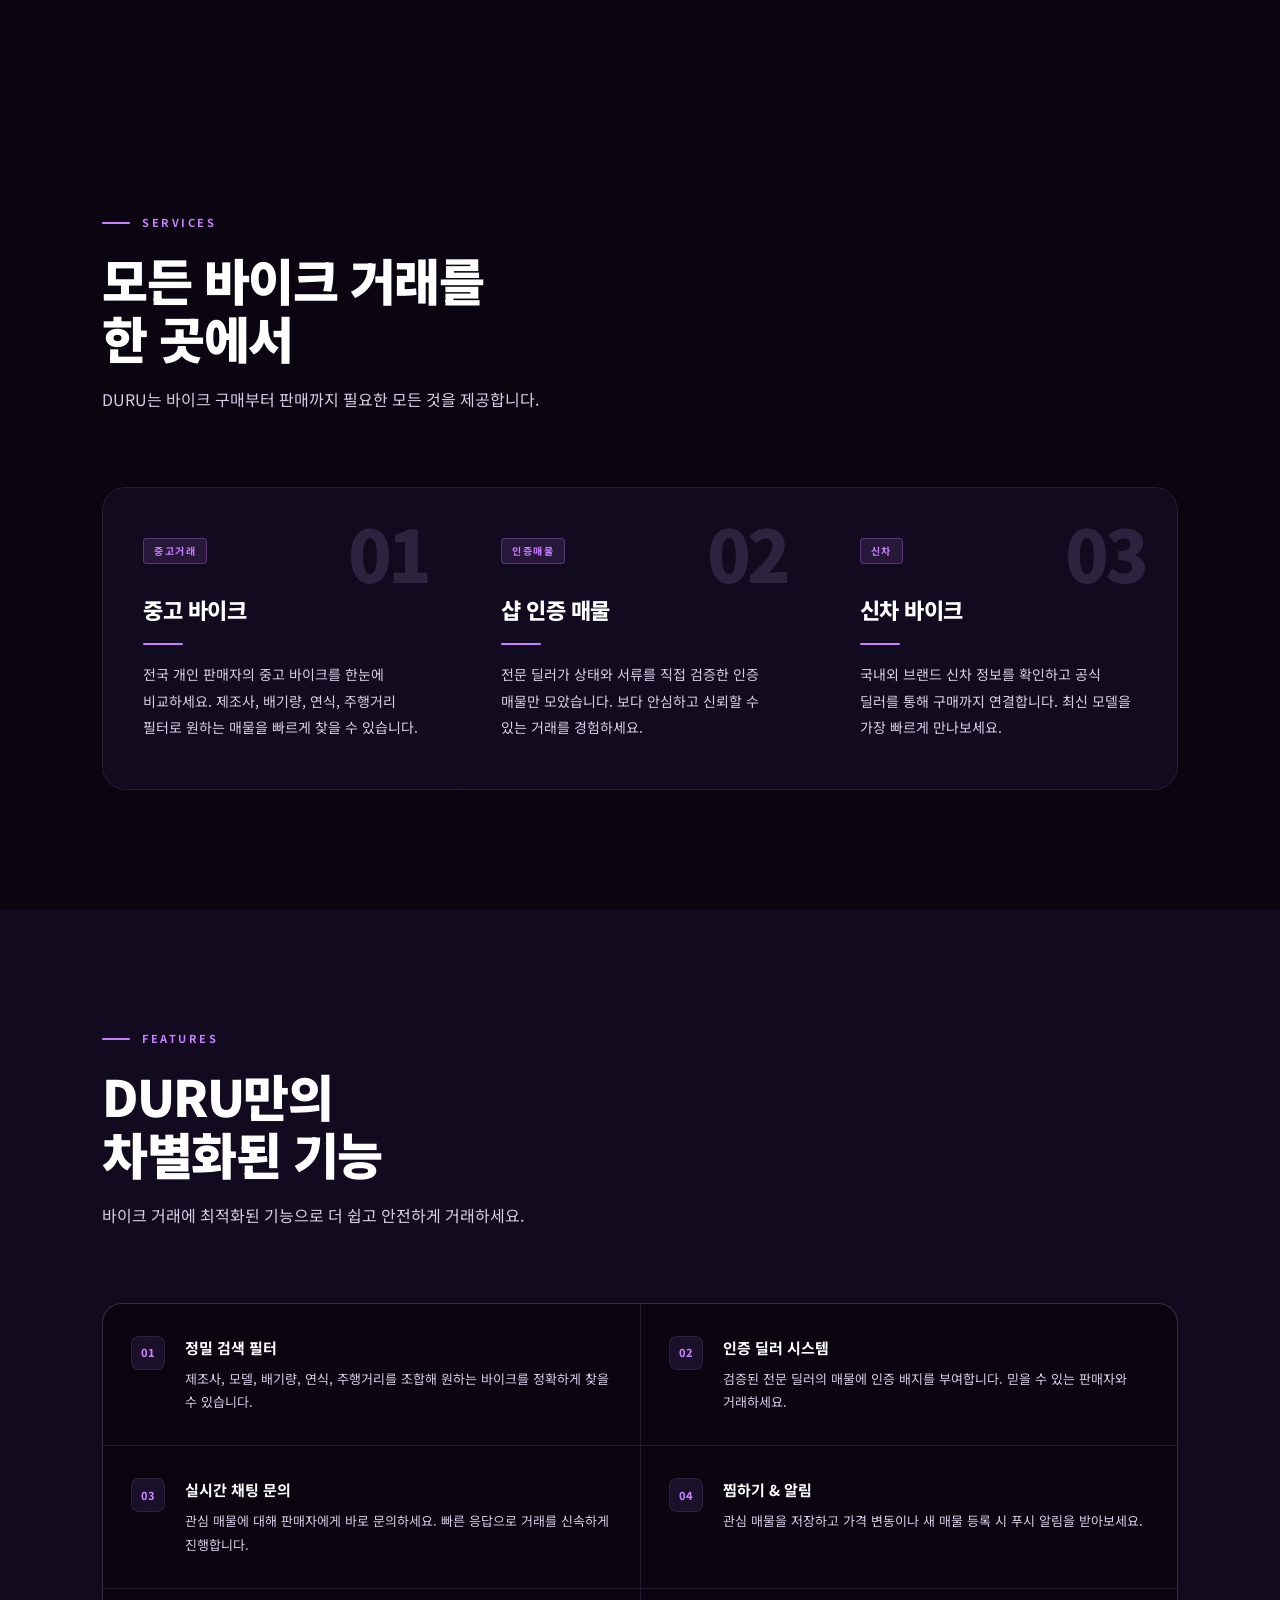
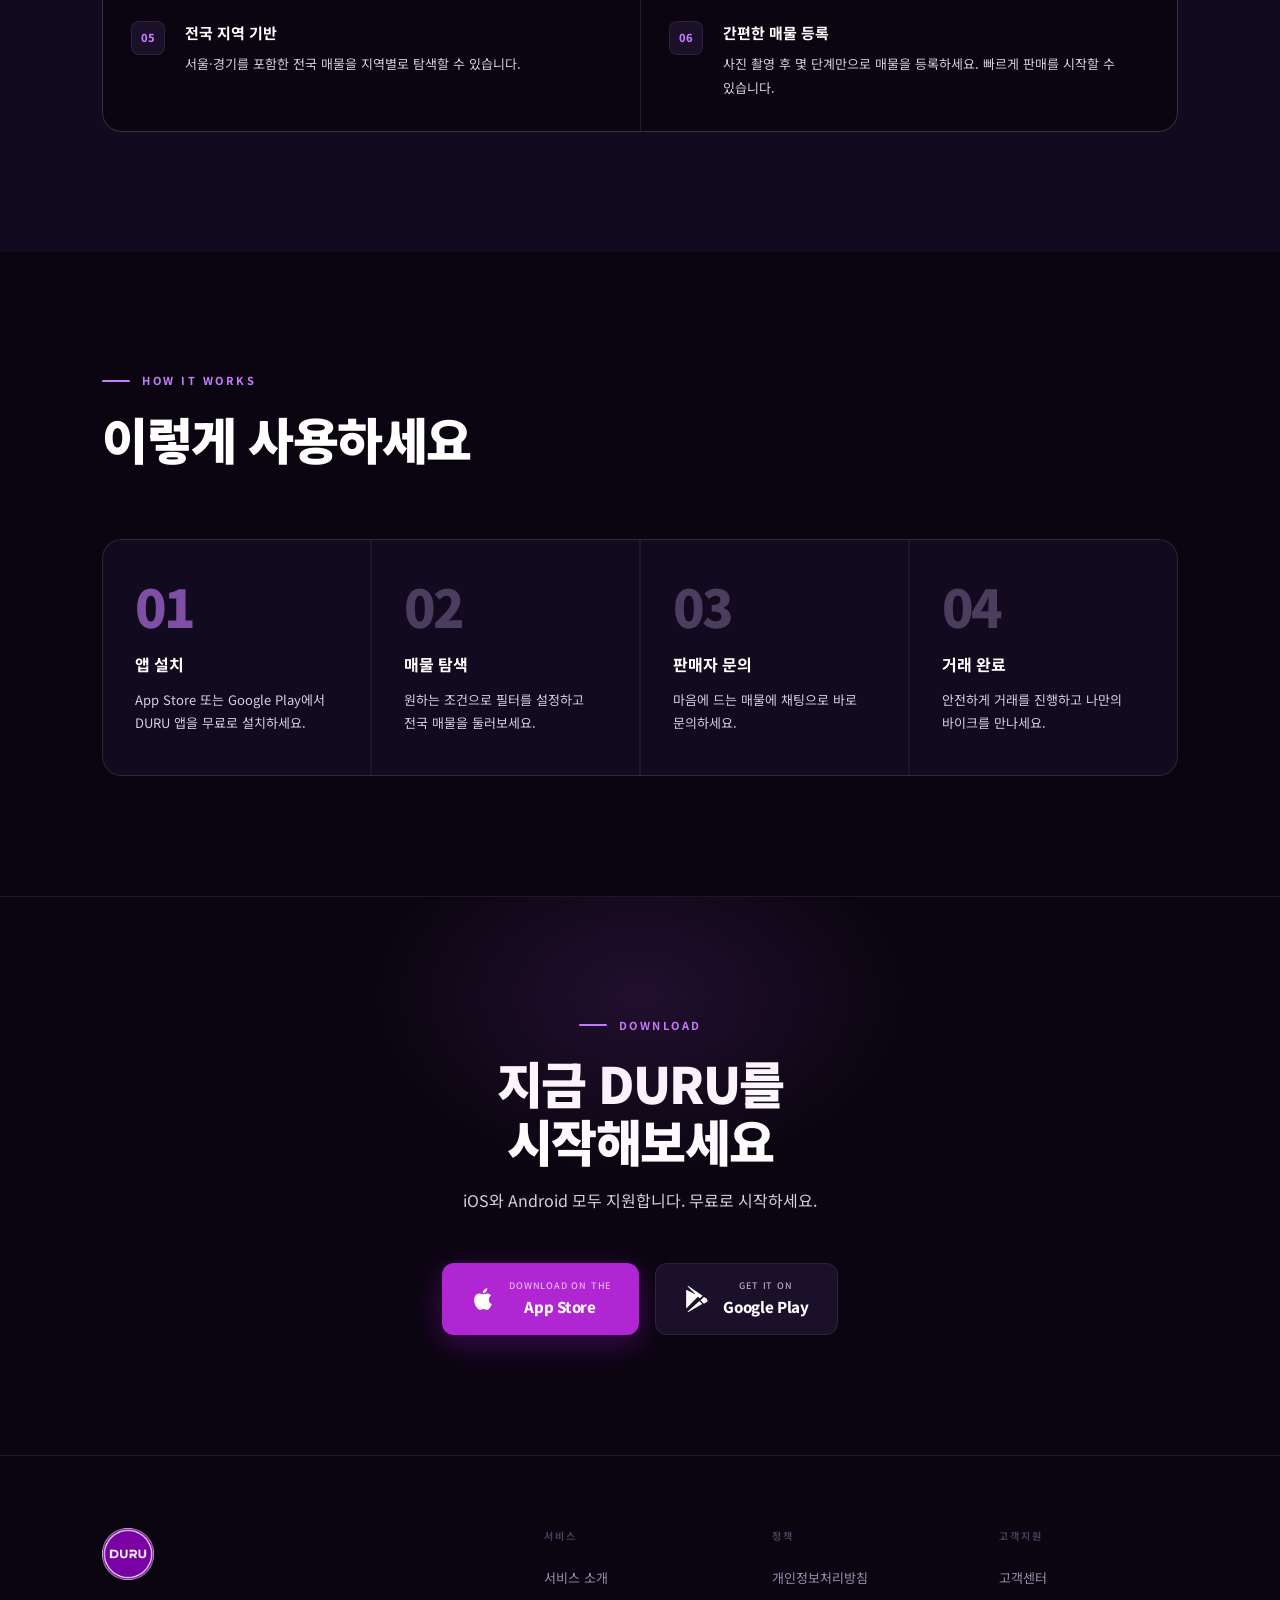
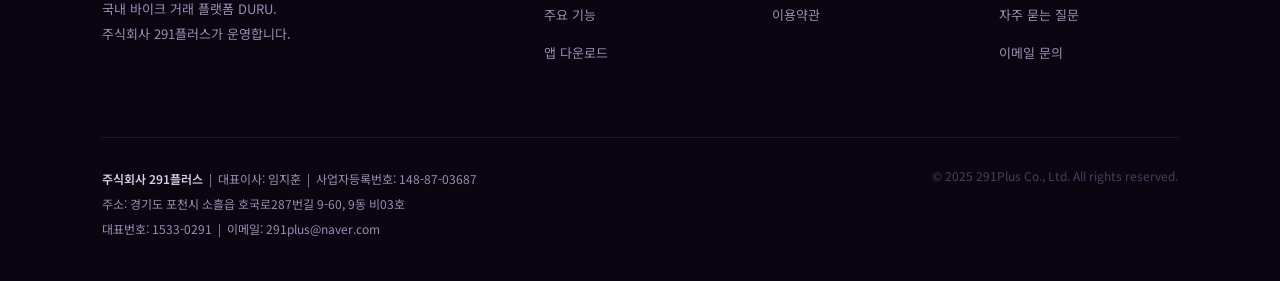
==== commit 4dcbb1c9: "브랜드 소개글 추가 및 DURU 로고 적용, 퍼플 무드로 통일 - 브랜드 소개 섹션(#about) 추가 + 네비게이션 메뉴 - DURU 로고를 원형 투명 PNG로 가공해 헤더/푸터" ====
--- a/index.html
+++ b/index.html
@@ -5,6 +5,7 @@
   <meta name="viewport" content="width=device-width, initial-scale=1.0" />
   <title>DURU — 바이크 거래의 새 기준 | 주식회사 291플러스</title>
   <meta name="description" content="DURU는 중고 바이크, 샵 인증 매물, 신차까지 한 곳에서 거래하는 바이크 전문 플랫폼입니다." />
+  <link rel="icon" type="image/png" href="favicon.png" />
   <link rel="stylesheet" href="css/style.css" />
   <link rel="preconnect" href="https://fonts.googleapis.com">
   <link href="https://fonts.googleapis.com/css2?family=Noto+Sans+KR:wght@400;500;700;900&display=swap" rel="stylesheet">
@@ -16,11 +17,12 @@
   <div class="container">
     <div class="header-inner">
       <a href="index.html" class="logo">
-        <span class="logo-mark">DURU</span>
+        <img src="duru_logo.png" alt="DURU" class="logo-img" />
         <span class="logo-sep"></span>
         <span class="logo-company">주식회사 291플러스</span>
       </a>
       <nav id="nav">
+        <a href="#about">브랜드 소개</a>
         <a href="#services">서비스 소개</a>
         <a href="#features">주요 기능</a>
         <a href="support.html">고객센터</a>
@@ -172,6 +174,18 @@
   </div>
 </div>
 
+<!-- ===== BRAND INTRO ===== -->
+<section id="about" class="about">
+  <div class="container">
+    <div class="about-inner">
+      <div class="eyebrow"><div class="eyebrow-line"></div><span class="eyebrow-text">About DURU</span></div>
+      <h2 class="section-title">속고 속이는 바이크 거래는 끝,<br /><span class="accent">두루(DURU)</span>에서 안심을 매매하세요</h2>
+      <p class="about-lead">정비 전문가의 안목으로 거른 신뢰도 100%의 매물.<br />바이크 라이프의 시작과 환승을 함께합니다.</p>
+      <p class="about-body">우리는 바이크의 뼈대부터 엔진까지 가장 잘 아는 전문 기업입니다. 그 깊은 내공을 담아 만든 DURU는 단순한 바이크 장터가 아닌, 전문가의 신뢰를 더한 프리미엄 바이크 매매 플랫폼입니다. 당신의 소중한 바이크를 가치 있게 보내고, 새로운 설렘을 안전하게 맞이할 수 있도록 DURU가 매매의 모든 과정을 두루 살피겠습니다.</p>
+    </div>
+  </div>
+</section>
+
 <!-- ===== SERVICES ===== -->
 <section id="services">
   <div class="container">
@@ -328,7 +342,7 @@
   <div class="container">
     <div class="foot-top">
       <div>
-        <div class="foot-brand">DURU</div>
+        <div class="foot-brand"><img src="duru_logo.png" alt="DURU" class="foot-logo-img" /></div>
         <p class="foot-desc">국내 바이크 거래 플랫폼 DURU.<br />주식회사 291플러스가 운영합니다.</p>
       </div>
       <div class="foot-col">
--- a/css/style.css
+++ b/css/style.css
@@ -2,24 +2,29 @@
 *, *::before, *::after { box-sizing: border-box; margin: 0; padding: 0; }
 
 :root {
-  --bg:          #06050C;
-  --bg-2:        #0D0B1E;
-  --bg-3:        #141228;
-  --bg-4:        #1C1932;
-
-  --purple:      #8B5CF6;
-  --purple-lo:   rgba(139, 92, 246, 0.12);
-  --purple-line: rgba(139, 92, 246, 0.28);
-
-  --orange:      #F97316;
-  --orange-lo:   rgba(249, 115, 22, 0.10);
-  --orange-line: rgba(249, 115, 22, 0.35);
+  /* ===== PURPLE-TINTED DARK — DURU 브랜드 무드 ===== */
+  --bg:          #0A0510;
+  --bg-2:        #120A1E;
+  --bg-3:        #1A1029;
+  --bg-4:        #241634;
+
+  /* ===== BRAND PURPLE — DURU 로고(#7A01A4) 기반 ===== */
+  --brand:       #7A01A4;   /* 로고 원색 */
+
+  --purple:      #C77DFF;   /* 라이트 라벤더 — 보조 강조(텍스트 하이라이트·라인·숫자·탭) */
+  --purple-lo:   rgba(199, 125, 255, 0.12);
+  --purple-line: rgba(199, 125, 255, 0.30);
+
+  /* 변수명 --orange 는 레거시 참조 호환용으로 유지하되, 값은 메인 액션 퍼플로 사용 */
+  --orange:      #B026D3;   /* 메인 액션 퍼플 — 버튼·배지·아이브로우 */
+  --orange-lo:   rgba(176, 38, 211, 0.12);
+  --orange-line: rgba(176, 38, 211, 0.40);
 
   /* TEXT — 높은 명도로 가시성 확보 */
   --t1:  #FFFFFF;
-  --t2:  #CCC9E4;   /* body text  ≈ 9:1 contrast */
-  --t3:  #8E8BA8;   /* secondary  ≈ 5:1 contrast */
-  --t4:  #3E3C58;   /* decorative */
+  --t2:  #D6CEE6;   /* body text */
+  --t3:  #9B8DB2;   /* secondary */
+  --t4:  #4A3D5E;   /* decorative (purple-tinted) */
 
   --line:  rgba(255,255,255,0.08);
   --line2: rgba(255,255,255,0.04);
@@ -56,6 +61,8 @@
 }
 
 .logo { display: flex; align-items: center; gap: 14px; }
+
+.logo-img { height: 40px; width: 40px; display: block; }
 
 .logo-mark {
   font-size: 22px; font-weight: 900;
@@ -110,13 +117,13 @@
   background:
     linear-gradient(145deg,
       transparent 40%,
-      rgba(139,92,246,0.07) 40%,
-      rgba(139,92,246,0.07) 41%,
+      rgba(199,125,255,0.08) 40%,
+      rgba(199,125,255,0.08) 41%,
       transparent 41%),
     linear-gradient(145deg,
       transparent 55%,
-      rgba(249,115,22,0.05) 55%,
-      rgba(249,115,22,0.05) 56%,
+      rgba(176,38,211,0.07) 55%,
+      rgba(176,38,211,0.07) 56%,
       transparent 56%);
   pointer-events: none;
 }
@@ -124,8 +131,8 @@
 .hero-bg {
   position: absolute; inset: 0;
   background:
-    radial-gradient(ellipse 55% 70% at 70% 40%, rgba(139,92,246,0.16) 0%, transparent 60%),
-    radial-gradient(ellipse 30% 40% at 15% 75%, rgba(249,115,22,0.06) 0%, transparent 55%);
+    radial-gradient(ellipse 55% 70% at 70% 40%, rgba(154,18,199,0.22) 0%, transparent 60%),
+    radial-gradient(ellipse 30% 40% at 15% 75%, rgba(176,38,211,0.10) 0%, transparent 55%);
 }
 
 .hero-inner {
@@ -141,12 +148,12 @@
 }
 .kicker-dot {
   width: 8px; height: 8px; border-radius: 50%;
-  background: var(--orange);
+  background: var(--purple);
 }
 .kicker-text {
   font-size: 11px; font-weight: 700;
   letter-spacing: 2.5px; text-transform: uppercase;
-  color: var(--orange);
+  color: var(--purple);
 }
 
 .hero h1 {
@@ -174,11 +181,11 @@
 }
 .btn-dl.main {
   background: var(--orange); color: #fff;
-  box-shadow: 0 8px 32px rgba(249,115,22,0.35);
+  box-shadow: 0 8px 32px rgba(154,18,199,0.40);
 }
 .btn-dl.main:hover {
-  background: #EA6C0E;
-  box-shadow: 0 12px 40px rgba(249,115,22,0.5);
+  background: #C13DE8;
+  box-shadow: 0 12px 40px rgba(154,18,199,0.55);
   transform: translateY(-2px);
 }
 .btn-dl.sub {
@@ -204,7 +211,7 @@
   position: absolute;
   bottom: -40px; left: 50%; transform: translateX(-50%);
   width: 180px; height: 80px;
-  background: radial-gradient(ellipse, rgba(249,115,22,0.4) 0%, transparent 70%);
+  background: radial-gradient(ellipse, rgba(154,18,199,0.5) 0%, transparent 70%);
   filter: blur(20px);
 }
 
@@ -294,14 +301,14 @@
 .phone-card-info { flex: 1; }
 .phone-card-name { font-size: 11px; font-weight: 700; color: var(--t1); margin-bottom: 2px; }
 .phone-card-meta { font-size: 9px; color: var(--t3); }
-.phone-card-price { font-size: 12px; font-weight: 800; color: var(--orange); }
+.phone-card-price { font-size: 12px; font-weight: 800; color: var(--purple); }
 
 .phone-badge {
   position: absolute; bottom: -6px; right: -6px;
   background: var(--orange); color: #fff;
   font-size: 9px; font-weight: 800; letter-spacing: 0.5px;
   padding: 4px 10px; border-radius: 20px;
-  box-shadow: 0 4px 12px rgba(249,115,22,0.5);
+  box-shadow: 0 4px 12px rgba(154,18,199,0.5);
 }
 
 /* ====================================
@@ -336,7 +343,7 @@
 .stat-cell.highlight::before {
   content: '';
   position: absolute; top: 0; left: 0; right: 0; height: 2px;
-  background: linear-gradient(90deg, var(--orange), transparent);
+  background: linear-gradient(90deg, var(--purple), transparent);
 }
 
 /* ====================================
@@ -347,10 +354,10 @@
 .eyebrow {
   display: flex; align-items: center; gap: 12px; margin-bottom: 20px;
 }
-.eyebrow-line { width: 28px; height: 2px; background: var(--orange); border-radius: 2px; }
+.eyebrow-line { width: 28px; height: 2px; background: var(--purple); border-radius: 2px; }
 .eyebrow-text {
   font-size: 11px; font-weight: 700;
-  letter-spacing: 2.5px; text-transform: uppercase; color: var(--orange);
+  letter-spacing: 2.5px; text-transform: uppercase; color: var(--purple);
 }
 
 .section-title {
@@ -366,6 +373,21 @@
 }
 
 .sec-hd { margin-bottom: 72px; }
+
+/* ====================================
+   ABOUT / BRAND INTRO
+==================================== */
+.about-inner { max-width: 820px; }
+.about .section-title .accent { color: var(--purple); }
+.about-lead {
+  font-size: 19px; color: var(--t1); font-weight: 700;
+  line-height: 1.8; margin: 28px 0 24px;
+  word-break: keep-all;
+}
+.about-body {
+  font-size: 16px; color: var(--t2);
+  line-height: 2; word-break: keep-all;
+}
 
 /* ====================================
    SERVICES
@@ -396,9 +418,9 @@
 
 .svc-tag {
   display: inline-flex; align-items: center; gap: 6px;
-  background: var(--orange-lo);
-  border: 1px solid var(--orange-line);
-  color: var(--orange); font-size: 10px; font-weight: 700;
+  background: var(--purple-lo);
+  border: 1px solid var(--purple-line);
+  color: var(--purple); font-size: 10px; font-weight: 700;
   letter-spacing: 1.5px; text-transform: uppercase;
   padding: 4px 10px; border-radius: 4px; margin-bottom: 28px;
 }
@@ -423,9 +445,10 @@
 }
 
 .svc-num {
-  position: absolute; bottom: 24px; right: 28px;
-  font-size: 80px; font-weight: 900;
+  position: absolute; top: 28px; right: 32px;
+  font-size: 72px; font-weight: 900;
   color: var(--t4); letter-spacing: -4px; line-height: 1;
+  opacity: 0.5;
   pointer-events: none; user-select: none;
   z-index: 0;
 }
@@ -481,7 +504,7 @@
   margin-bottom: 20px;
 }
 /* 활성 스텝은 오렌지 */
-.step-item:nth-child(1) .step-no { color: var(--orange); opacity: 0.6; }
+.step-item:nth-child(1) .step-no { color: var(--purple); opacity: 0.6; }
 
 .step-item h3 { font-size: 16px; font-weight: 700; margin-bottom: 10px; color: var(--t1); }
 .step-item p { font-size: 13px; color: var(--t2); line-height: 1.8; word-break: keep-all; }
@@ -499,7 +522,7 @@
 .dl-glow {
   position: absolute; top: -100px; left: 50%; transform: translateX(-50%);
   width: 600px; height: 400px;
-  background: radial-gradient(ellipse, rgba(249,115,22,0.1) 0%, transparent 65%);
+  background: radial-gradient(ellipse, rgba(177,77,232,0.14) 0%, transparent 65%);
   pointer-events: none;
 }
 
@@ -522,6 +545,7 @@
 }
 
 .foot-brand { font-size: 22px; font-weight: 900; letter-spacing: 4px; color: var(--t1); margin-bottom: 16px; }
+.foot-logo-img { height: 52px; width: 52px; display: block; }
 .foot-desc { font-size: 13px; color: var(--t3); line-height: 1.95; }
 
 .foot-col h4 {
@@ -586,10 +610,10 @@
   transition: color 0.2s; font-family: inherit;
   letter-spacing: -0.2px; word-break: keep-all;
 }
-.faq-q:hover { color: var(--orange); }
+.faq-q:hover { color: var(--purple); }
 
 .faq-arrow { font-size: 14px; color: var(--t4); transition: transform 0.3s, color 0.2s; flex-shrink: 0; }
-.faq-item.open .faq-arrow { transform: rotate(180deg); color: var(--orange); }
+.faq-item.open .faq-arrow { transform: rotate(180deg); color: var(--purple); }
 
 .faq-a {
   max-height: 0; overflow: hidden;
@@ -607,11 +631,11 @@
 .contact-card p { font-size: 14px; color: var(--t2); margin-bottom: 32px; line-height: 1.8; }
 .contact-email {
   display: inline-flex; align-items: center; gap: 10px;
-  border: 1px solid var(--orange-line); color: var(--orange);
+  border: 1px solid var(--purple-line); color: var(--purple);
   padding: 14px 28px; border-radius: 10px;
   font-size: 15px; font-weight: 700; transition: all 0.2s;
 }
-.contact-email:hover { background: var(--orange-lo); transform: translateY(-2px); }
+.contact-email:hover { background: var(--purple-lo); transform: translateY(-2px); }
 .resp-time { margin-top: 14px; font-size: 12px; color: var(--t4); }
 
 /* ====================================
